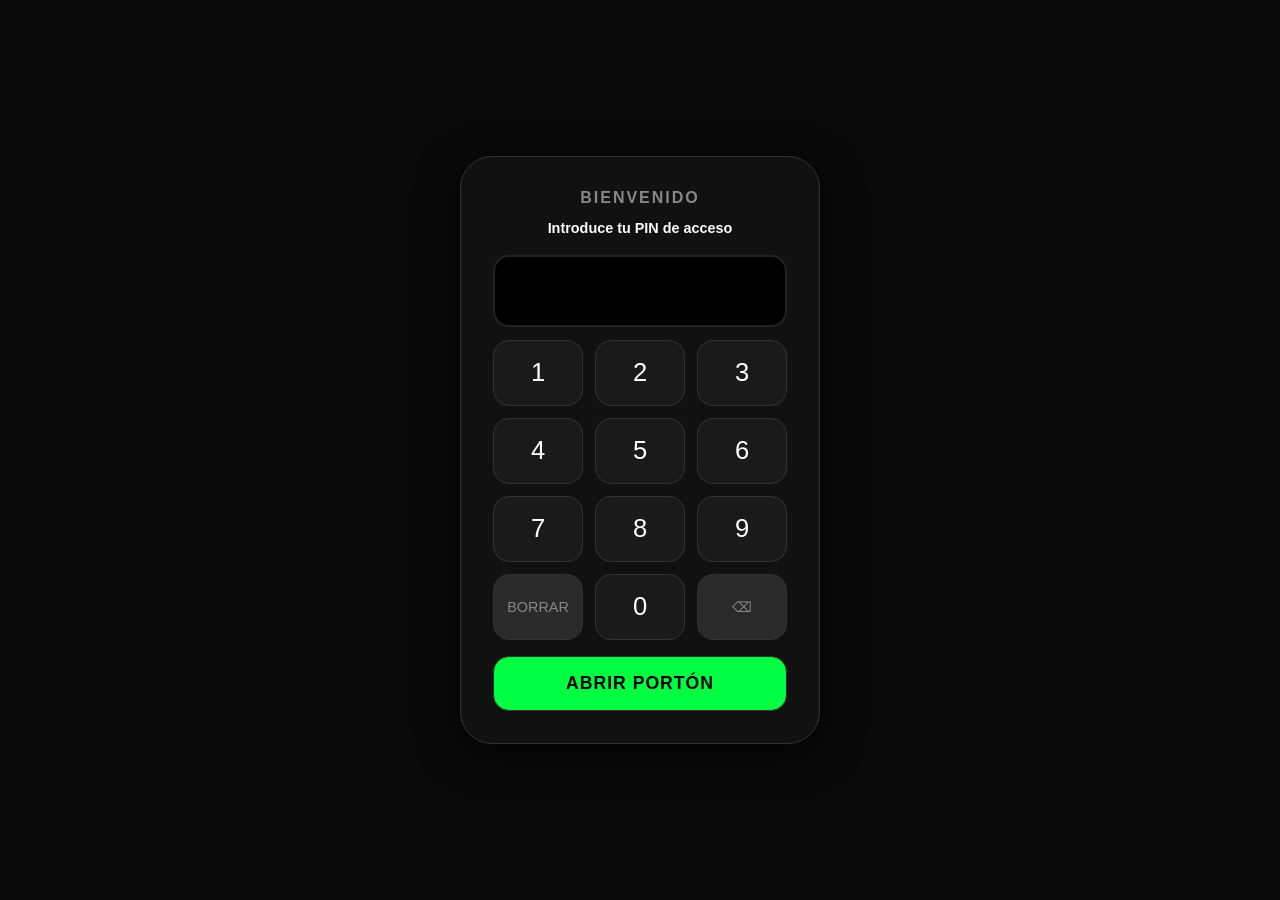
==== index.html @ d5f8fe35 "feat: initial commit" ====
<!DOCTYPE html>
<html lang="es">
<head>
    <meta charset="UTF-8">
    <meta name="viewport" content="width=device-width, initial-scale=1.0, maximum-scale=1.0, user-scalable=no">
    <title>Acceso Invitados - Portón</title>
    <link rel="icon" type="image/png" href="/favicon.png">
    <style>
        :root {
            --primary: #00ff41;
            --danger:  #ff3e3e;
            --warning: #ffaa00;
            --bg:      #0a0a0a;
        }

        *, *::before, *::after { box-sizing: border-box; }

        html, body {
            height: 100%;
            margin: 0;
            overflow: hidden;
        }

        body {
            font-family: 'Segoe UI', Roboto, sans-serif;
            background: var(--bg);
            color: white;
            display: flex;
            justify-content: center;
            align-items: center;
            touch-action: manipulation;
        }

        .card {
            background: #111;
            padding: clamp(1.2rem, 5vw, 2rem);
            border-radius: clamp(1rem, 4vw, 2rem);
            border: 1px solid #333;
            text-align: center;
            width: min(90vw, 360px);
            box-shadow: 0 10px 40px rgba(0,0,0,0.8);
            position: relative;
        }

        h1 {
            font-size: clamp(0.85rem, 3vw, 1rem);
            color: #888;
            letter-spacing: 2px;
            text-transform: uppercase;
            margin: 0 0 0.8rem 0;
        }

        #status-msg {
            min-height: 1.4rem;
            margin-bottom: 0.8rem;
            font-size: clamp(0.75rem, 3vw, 0.9rem);
            font-weight: bold;
            transition: color 0.3s;
        }

        .error   { color: var(--danger);  animation: shake 0.4s; }
        .success { color: var(--primary); }
        .warning { color: var(--warning); }

        /* ── Display PIN ── */
        #display {
            font-size: clamp(2rem, 10vw, 3rem);
            height: clamp(3.5rem, 14vw, 4.5rem);
            background: #000;
            border-radius: clamp(0.6rem, 3vw, 1rem);
            margin-bottom: 0.8rem;
            display: flex;
            justify-content: center;
            align-items: center;
            color: var(--primary);
            letter-spacing: 10px;
            border: 2px solid #222;
        }

        /* ── Numpad ── */
        .numpad {
            display: grid;
            grid-template-columns: repeat(3, 1fr);
            gap: clamp(6px, 2vw, 12px);
        }

        .key {
            background: #1a1a1a;
            border: 1px solid #333;
            color: white;
            padding: clamp(0.8rem, 3.5vw, 1.2rem) 0;
            font-size: clamp(1.2rem, 5vw, 1.6rem);
            border-radius: clamp(0.6rem, 3vw, 1rem);
            cursor: pointer;
            transition: background 0.1s, transform 0.1s;
            -webkit-tap-highlight-color: transparent;
            user-select: none;
            line-height: 1;
        }
        .key:active { background: #333; transform: scale(0.95); }

        .key.send {
            background: var(--primary);
            color: black;
            grid-column: span 3;
            font-weight: 800;
            font-size: clamp(0.9rem, 3.5vw, 1.1rem);
            margin-top: 4px;
            text-transform: uppercase;
            letter-spacing: 1px;
            padding: clamp(0.9rem, 3.5vw, 1.1rem) 0;
        }
        .key.send:disabled { opacity: 0.4; cursor: not-allowed; }

        .key.clear {
            background: #2a2a2a;
            font-size: clamp(0.7rem, 2.5vw, 0.9rem);
            color: #888;
        }

        /* ── Spinner ── */
        .spinner-wrap {
            display: none;
            flex-direction: column;
            align-items: center;
            gap: 1rem;
            padding: 1.5rem 0;
        }

        .spinner {
            width: 48px; height: 48px;
            border: 4px solid #333;
            border-top-color: var(--primary);
            border-radius: 50%;
            animation: spin 0.8s linear infinite;
        }

        .spinner-label {
            font-size: clamp(0.75rem, 3vw, 0.85rem);
            color: #888;
            letter-spacing: 1px;
            text-transform: uppercase;
        }

        @keyframes spin { to { transform: rotate(360deg); } }

        /* ── Animación puerta ── */
        .gate-wrapper {
            width: 140px;
            height: 90px;
            background: radial-gradient(circle, rgba(0,255,65,0.4) 0%, #000 80%);
            border: 2px solid #444;
            border-radius: 8px;
            position: relative;
            overflow: hidden;
            display: flex;
            box-shadow: inset 0 0 20px rgba(0,0,0,0.8);
        }

        .gate-door {
            width: 50%;
            height: 100%;
            background: #222;
            position: absolute;
            top: 0;
            transition: transform 0.1s linear;
            background-image: repeating-linear-gradient(
                0deg,
                transparent,
                transparent 10px,
                #111 10px,
                #111 14px
            );
            border: 1px solid #555;
            z-index: 2;
        }

        .gate-left  { left: 0;  border-right: 2px solid var(--primary); box-shadow:  2px 0 10px rgba(0,0,0,0.8); }
        .gate-right { right: 0; border-left:  2px solid var(--primary); box-shadow: -2px 0 10px rgba(0,0,0,0.8); }

        /* ── Resultado error ── */
        #result-box {
            display: none;
            padding: 1rem 0 0.5rem;
            position: relative;
        }

        .result-icon {
            position: relative;
            width: 80px;
            height: 80px;
            margin: 0 auto 1.2rem;
            display: flex;
            align-items: center;
            justify-content: center;
        }

        /* X roja CSS puro */
        .result-icon.red::before,
        .result-icon.red::after {
            content: '';
            position: absolute;
            width: 100%;
            height: 8px;
            background-color: var(--danger);
            border-radius: 4px;
            box-shadow: 0 0 15px rgba(255,62,62,0.6);
        }
        .result-icon.red::before { transform: rotate(45deg); }
        .result-icon.red::after  { transform: rotate(-45deg); }

        /* Círculo exterior animado */
        .result-icon.red {
            animation: popIn 0.4s cubic-bezier(.36,.07,.19,.97) forwards;
        }
        .result-icon.red::before,
        .result-icon.red::after {
            animation: popIn 0.4s cubic-bezier(.36,.07,.19,.97) forwards;
        }

        /* Icono warning para too_far */
        .result-icon.warn::before,
        .result-icon.warn::after { background-color: var(--warning); box-shadow: 0 0 15px rgba(255,170,0,0.6); }
        .result-icon.warn::before { transform: rotate(45deg); }
        .result-icon.warn::after  { transform: rotate(-45deg); }

        /* Icono gris para timeout/error */
        .result-icon.muted::before,
        .result-icon.muted::after { background-color: #555; box-shadow: none; }
        .result-icon.muted::before { transform: rotate(45deg); }
        .result-icon.muted::after  { transform: rotate(-45deg); }

        .result-title {
            font-size: clamp(1rem, 4vw, 1.2rem);
            font-weight: 800;
            letter-spacing: 1px;
            text-transform: uppercase;
            margin-bottom: 0.3rem;
        }

        .result-sub {
            font-size: clamp(0.8rem, 3vw, 0.9rem);
            color: #aaa;
            margin-bottom: 1.5rem;
        }

        #btn-retry {
            background: #1a1a1a;
            border: 1px solid #444;
            color: #aaa;
            padding: 0.8rem 1.4rem;
            border-radius: 0.6rem;
            font-size: clamp(0.75rem, 2.5vw, 0.85rem);
            cursor: pointer;
            letter-spacing: 1px;
            text-transform: uppercase;
            width: 100%;
            transition: background 0.15s;
            -webkit-tap-highlight-color: transparent;
        }
        #btn-retry:active { background: #333; }

        /* ── Countdown ── */
        #countdown-box {
            display: none;
            padding: 1.5rem 0 0.5rem;
            position: relative;
        }

        .btn-close {
            position: absolute;
            top: -10px; right: -10px;
            background: #1e1e1e;
            border: 1px solid #444;
            color: #888;
            width: 2.5rem; height: 2.5rem;
            border-radius: 50%;
            display: flex;
            align-items: center;
            justify-content: center;
            font-weight: bold;
            cursor: pointer;
            z-index: 10;
            font-size: 1rem;
            -webkit-tap-highlight-color: transparent;
            transition: background 0.15s, color 0.15s;
        }
        .btn-close:active { background: #444; color: white; }

        #seconds {
            font-size: clamp(4rem, 18vw, 7rem);
            font-weight: 900;
            color: var(--primary);
            margin: 0;
            line-height: 1;
        }

        .cd-label-main {
            color: var(--primary);
            font-size: clamp(0.8rem, 3vw, 0.95rem);
            font-weight: 700;
            margin: 0.5rem 0 0.25rem;
            text-transform: uppercase;
        }

        .cd-label-sub {
            color: #555;
            font-size: clamp(0.62rem, 2.3vw, 0.75rem);
            text-transform: uppercase;
            line-height: 1.6;
        }
        .cd-label-sub span { color: #888; font-weight: 700; }

        /* ── Flash overlay ── */
        .explosion {
            position: fixed;
            top: 0; left: 0;
            width: 100vw; height: 100vh;
            background: white;
            opacity: 0;
            pointer-events: none;
            z-index: 999;
        }
        .boom-active { animation: flash 1s ease-out forwards; }

        @keyframes flash {
            0%   { opacity: 0; }
            15%  { opacity: 1; }
            100% { opacity: 0; }
        }
        @keyframes shake {
            0%, 100% { transform: translateX(0); }
            25%      { transform: translateX(-8px); }
            75%      { transform: translateX(8px); }
        }
        @keyframes popIn {
            0%   { transform: scale(0.4); opacity: 0; }
            70%  { transform: scale(1.1); }
            100% { transform: scale(1);   opacity: 1; }
        }
    </style>
</head>
<body>

<div id="explosion" class="explosion"></div>

<div class="card" id="main-card">
    <h1 id="header">BIENVENIDO</h1>
    <div id="status-msg">Introduce tu PIN de acceso</div>

    <!-- PIN -->
    <div id="pin-interface">
        <div id="display"></div>
        <div class="numpad">
            <button class="key" onclick="press(1)">1</button>
            <button class="key" onclick="press(2)">2</button>
            <button class="key" onclick="press(3)">3</button>
            <button class="key" onclick="press(4)">4</button>
            <button class="key" onclick="press(5)">5</button>
            <button class="key" onclick="press(6)">6</button>
            <button class="key" onclick="press(7)">7</button>
            <button class="key" onclick="press(8)">8</button>
            <button class="key" onclick="press(9)">9</button>
            <button class="key clear" onclick="clearPin()">BORRAR</button>
            <button class="key" onclick="press(0)">0</button>
            <button class="key clear" onclick="deleteLast()">⌫</button>
            <button class="key send" id="btn-send" onclick="validate()">ABRIR PORTÓN</button>
        </div>
    </div>

    <!-- Spinner (verificando) -->
    <div id="spinner-box" class="spinner-wrap">
        <div class="spinner"></div>
        <div class="spinner-label" id="spinner-label">VERIFICANDO PIN...</div>
    </div>

    <!-- Animación puerta (apertura) -->
    <div id="door-box" class="spinner-wrap">
        <div class="spinner-label">ABRIENDO PORTÓN...</div>
        <div class="gate-wrapper">
            <div id="gate-left"  class="gate-door gate-left"></div>
            <div id="gate-right" class="gate-door gate-right"></div>
        </div>
        <div class="spinner-label" id="door-percent">0%</div>
    </div>

    <!-- Resultado: acceso denegado / error -->
    <div id="result-box">
        <div class="result-icon" id="result-icon"></div>
        <div class="result-title" id="result-title">ACCESO DENEGADO</div>
        <div class="result-sub"   id="result-sub">PIN Incorrecto</div>
        <button id="btn-retry" onclick="returnToNumpad()">VOLVER AL TECLADO</button>
    </div>

    <!-- Countdown: acceso concedido -->
    <div id="countdown-box">
        <p id="seconds">50</p>
        <p class="cd-label-main">✅ Portón abierto</p>
        <p class="cd-label-sub">
            El portón se cerrará en<br>
            <span id="seconds-inline">50</span> segundos
        </p>
    </div>
</div>

<script>
    const PROXY_URL = "/api";

    let currentPin     = "";
    let isProcessing   = false;
    let countdownTimer = null;
    let gateInterval   = null;

    // ── Teclado ────────────────────────────────────────────────────────────────
    function press(n) {
        if (isProcessing || currentPin.length >= 6) return;
        currentPin += n;
        updateDisplay();
        resetMsg();
    }
    function clearPin()   { currentPin = ""; updateDisplay(); resetMsg(); }
    function deleteLast() { currentPin = currentPin.slice(0, -1); updateDisplay(); resetMsg(); }
    function resetMsg()   { setMsg("Introduce tu PIN de acceso", ""); }
    function updateDisplay() {
        document.getElementById('display').innerText = "•".repeat(currentPin.length);
    }
    function setMsg(text, cls) {
        const el = document.getElementById('status-msg');
        el.innerText = text;
        el.className = cls;
    }

    // ── Paneles ────────────────────────────────────────────────────────────────
    function showOnly(id) {
        ['pin-interface','spinner-box','door-box','result-box','countdown-box']
            .forEach(boxId => {
                const el = document.getElementById(boxId);
                if (boxId !== id) { el.style.display = 'none'; return; }
                // spinner-wrap usa flex, el resto block
                el.style.display = (boxId === 'spinner-box' || boxId === 'door-box') ? 'flex' : 'block';
            });
    }

    // ── Flujo principal ────────────────────────────────────────────────────────
    async function validate() {
        if (currentPin.length < 4 || isProcessing) return;

        isProcessing = true;
        document.getElementById('btn-send').disabled = true;
        setMsg("OBTENIENDO UBICACIÓN...", "");

        navigator.geolocation.getCurrentPosition(
            async (pos) => {
                showOnly('spinner-box');
                setSpinner("ENVIANDO...");
                setMsg("", "");

                let requestId;
                try {
                    const res  = await fetch(`${PROXY_URL}/trigger`, {
                        method:  "POST",
                        headers: { "Content-Type": "application/json" },
                        body: JSON.stringify({
                            pin: currentPin,
                            lat: pos.coords.latitude,
                            lon: pos.coords.longitude,
                        }),
                    });
                    const data = await res.json();
                    if (!res.ok || !data.requestId) { showError("ERROR DE CONEXIÓN", "No se pudo contactar con el servidor"); return; }
                    requestId = data.requestId;
                } catch {
                    showError("ERROR DE CONEXIÓN", "Comprueba tu conexión a internet");
                    return;
                }

                setSpinner("VERIFICANDO PIN...");
                try {
                    const res    = await fetch(`${PROXY_URL}/result/${requestId}`);
                    const result = await res.json();
                    handleResult(result.status);
                } catch {
                    showError("SIN RESPUESTA", "El sistema no respondió a tiempo");
                }
            },
            (err) => {
                if (err.code === 1) setMsg("PERMISO DE GPS DENEGADO", "error");
                else                setMsg("ACTIVA EL GPS", "error");
                resetProcessing();
            },
            { timeout: 8000, maximumAge: 10000 }
        );
    }

    function setSpinner(text) {
        document.getElementById('spinner-label').innerText = text;
    }

    function handleResult(status) {
        switch (status) {
            case "granted":   animarPuerta(); break;
            case "wrong_pin": showError("ACCESO DENEGADO", "PIN incorrecto", "red"); break;
            case "too_far":   showError("DEMASIADO LEJOS", "Debes estar cerca del portón", "warn"); break;
            case "timeout":   showError("SIN RESPUESTA", "El sistema tardó demasiado en responder", "muted"); break;
            default:          showError("ERROR", "Inténtalo de nuevo", "muted");
        }
    }

    // ── Animación puerta ───────────────────────────────────────────────────────
    function animarPuerta() {
        showOnly('door-box');
        document.getElementById('header').innerText = "PROCESANDO";
        setMsg("", "");

        let progress = 0;
        const gateLeft   = document.getElementById('gate-left');
        const gateRight  = document.getElementById('gate-right');
        const percentText = document.getElementById('door-percent');

        gateLeft.style.transform  = 'translateX(0%)';
        gateRight.style.transform = 'translateX(0%)';
        percentText.innerText = "0%";

        gateInterval = setInterval(() => {
            progress++;
            gateLeft.style.transform  = `translateX(-${progress}%)`;
            gateRight.style.transform = `translateX(${progress}%)`;
            percentText.innerText = progress + "%";

            if (progress >= 100) {
                clearInterval(gateInterval);
                gateInterval = null;
                setTimeout(() => iniciarCuentaAtras(), 400);
            }
        }, 100); // 25ms × 100 = 2.5 s de animación
    }

    // ── Error ──────────────────────────────────────────────────────────────────
    function showError(title, sub, iconClass = "red") {
        document.getElementById('header').innerText       = title === "ACCESO DENEGADO" ? "ACCESO DENEGADO" : "ERROR";
        document.getElementById('result-title').innerText = title;
        document.getElementById('result-title').style.color = iconClass === "red"  ? "var(--danger)"  :
                                                               iconClass === "warn" ? "var(--warning)" : "#555";
        document.getElementById('result-sub').innerText   = sub;

        // Reinicia animación del icono
        const icon = document.getElementById('result-icon');
        icon.className = 'result-icon';
        void icon.offsetWidth;
        icon.className = `result-icon ${iconClass}`;

        showOnly('result-box');
        setMsg("", "");
        // isProcessing queda true — el usuario debe pulsar "Volver al teclado"
    }

    // ── Countdown ─────────────────────────────────────────────────────────────
    function iniciarCuentaAtras() {
        document.getElementById('header').innerText = "ACCESO CONCEDIDO";
        setMsg("PORTÓN ABIERTO", "success");
        showOnly('countdown-box');

        const cd       = document.getElementById('seconds');
        const cdInline = document.getElementById('seconds-inline');
        let seconds    = 50;
        cd.innerText = cdInline.innerText = seconds;

        countdownTimer = setInterval(() => {
            seconds--;
            cd.innerText = cdInline.innerText = seconds;
            if (seconds <= 0) {
                clearInterval(countdownTimer);
                countdownTimer = null;
                document.getElementById('explosion').classList.add('boom-active');
                setTimeout(() => returnToNumpad(), 1200);
            }
        }, 1000);
    }

    // ── Volver al numpad ───────────────────────────────────────────────────────
    function returnToNumpad() {
        if (countdownTimer) { clearInterval(countdownTimer); countdownTimer = null; }
        if (gateInterval)   { clearInterval(gateInterval);   gateInterval = null; }

        document.getElementById('explosion').classList.remove('boom-active');
        document.getElementById('gate-left').style.transform  = 'translateX(0%)';
        document.getElementById('gate-right').style.transform = 'translateX(0%)';
        document.getElementById('door-percent').innerText = "0%";

        currentPin = "";
        document.getElementById('header').innerText = "BIENVENIDO";
        resetProcessing();
        showOnly('pin-interface');
        updateDisplay();
        resetMsg();
    }

    function resetProcessing() {
        isProcessing = false;
        document.getElementById('btn-send').disabled = false;
    }
</script>
</body>
</html>
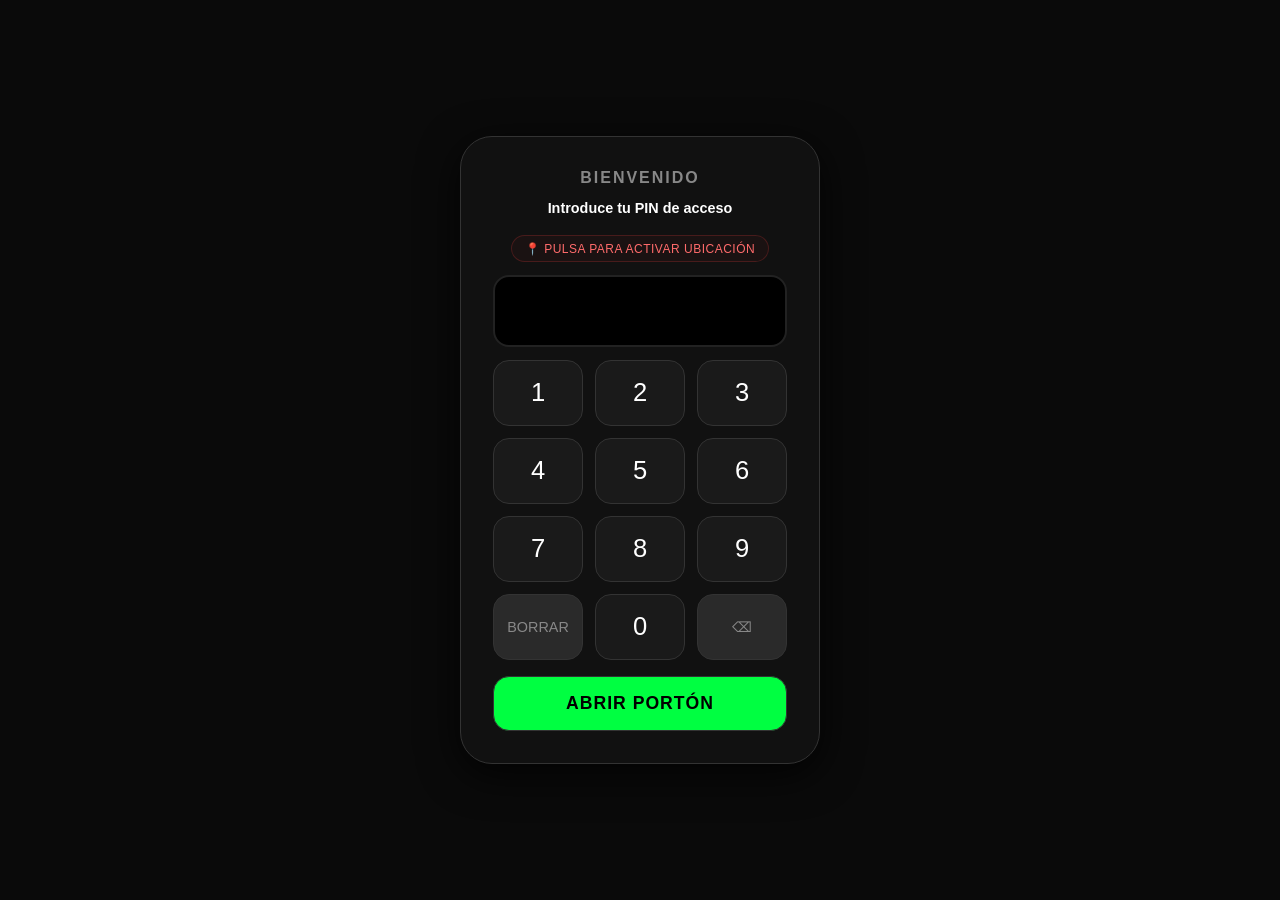
==== commit e234518f: "feat: split index.html" ====
--- a/index.html
+++ b/index.html
@@ -5,340 +5,7 @@
     <meta name="viewport" content="width=device-width, initial-scale=1.0, maximum-scale=1.0, user-scalable=no">
     <title>Acceso Invitados - Portón</title>
     <link rel="icon" type="image/png" href="/favicon.png">
-    <style>
-        :root {
-            --primary: #00ff41;
-            --danger:  #ff3e3e;
-            --warning: #ffaa00;
-            --bg:      #0a0a0a;
-        }
-
-        *, *::before, *::after { box-sizing: border-box; }
-
-        html, body {
-            height: 100%;
-            margin: 0;
-            overflow: hidden;
-        }
-
-        body {
-            font-family: 'Segoe UI', Roboto, sans-serif;
-            background: var(--bg);
-            color: white;
-            display: flex;
-            justify-content: center;
-            align-items: center;
-            touch-action: manipulation;
-        }
-
-        .card {
-            background: #111;
-            padding: clamp(1.2rem, 5vw, 2rem);
-            border-radius: clamp(1rem, 4vw, 2rem);
-            border: 1px solid #333;
-            text-align: center;
-            width: min(90vw, 360px);
-            box-shadow: 0 10px 40px rgba(0,0,0,0.8);
-            position: relative;
-        }
-
-        h1 {
-            font-size: clamp(0.85rem, 3vw, 1rem);
-            color: #888;
-            letter-spacing: 2px;
-            text-transform: uppercase;
-            margin: 0 0 0.8rem 0;
-        }
-
-        #status-msg {
-            min-height: 1.4rem;
-            margin-bottom: 0.8rem;
-            font-size: clamp(0.75rem, 3vw, 0.9rem);
-            font-weight: bold;
-            transition: color 0.3s;
-        }
-
-        .error   { color: var(--danger);  animation: shake 0.4s; }
-        .success { color: var(--primary); }
-        .warning { color: var(--warning); }
-
-        /* ── Display PIN ── */
-        #display {
-            font-size: clamp(2rem, 10vw, 3rem);
-            height: clamp(3.5rem, 14vw, 4.5rem);
-            background: #000;
-            border-radius: clamp(0.6rem, 3vw, 1rem);
-            margin-bottom: 0.8rem;
-            display: flex;
-            justify-content: center;
-            align-items: center;
-            color: var(--primary);
-            letter-spacing: 10px;
-            border: 2px solid #222;
-        }
-
-        /* ── Numpad ── */
-        .numpad {
-            display: grid;
-            grid-template-columns: repeat(3, 1fr);
-            gap: clamp(6px, 2vw, 12px);
-        }
-
-        .key {
-            background: #1a1a1a;
-            border: 1px solid #333;
-            color: white;
-            padding: clamp(0.8rem, 3.5vw, 1.2rem) 0;
-            font-size: clamp(1.2rem, 5vw, 1.6rem);
-            border-radius: clamp(0.6rem, 3vw, 1rem);
-            cursor: pointer;
-            transition: background 0.1s, transform 0.1s;
-            -webkit-tap-highlight-color: transparent;
-            user-select: none;
-            line-height: 1;
-        }
-        .key:active { background: #333; transform: scale(0.95); }
-
-        .key.send {
-            background: var(--primary);
-            color: black;
-            grid-column: span 3;
-            font-weight: 800;
-            font-size: clamp(0.9rem, 3.5vw, 1.1rem);
-            margin-top: 4px;
-            text-transform: uppercase;
-            letter-spacing: 1px;
-            padding: clamp(0.9rem, 3.5vw, 1.1rem) 0;
-        }
-        .key.send:disabled { opacity: 0.4; cursor: not-allowed; }
-
-        .key.clear {
-            background: #2a2a2a;
-            font-size: clamp(0.7rem, 2.5vw, 0.9rem);
-            color: #888;
-        }
-
-        /* ── Spinner ── */
-        .spinner-wrap {
-            display: none;
-            flex-direction: column;
-            align-items: center;
-            gap: 1rem;
-            padding: 1.5rem 0;
-        }
-
-        .spinner {
-            width: 48px; height: 48px;
-            border: 4px solid #333;
-            border-top-color: var(--primary);
-            border-radius: 50%;
-            animation: spin 0.8s linear infinite;
-        }
-
-        .spinner-label {
-            font-size: clamp(0.75rem, 3vw, 0.85rem);
-            color: #888;
-            letter-spacing: 1px;
-            text-transform: uppercase;
-        }
-
-        @keyframes spin { to { transform: rotate(360deg); } }
-
-        /* ── Animación puerta ── */
-        .gate-wrapper {
-            width: 140px;
-            height: 90px;
-            background: radial-gradient(circle, rgba(0,255,65,0.4) 0%, #000 80%);
-            border: 2px solid #444;
-            border-radius: 8px;
-            position: relative;
-            overflow: hidden;
-            display: flex;
-            box-shadow: inset 0 0 20px rgba(0,0,0,0.8);
-        }
-
-        .gate-door {
-            width: 50%;
-            height: 100%;
-            background: #222;
-            position: absolute;
-            top: 0;
-            transition: transform 0.1s linear;
-            background-image: repeating-linear-gradient(
-                0deg,
-                transparent,
-                transparent 10px,
-                #111 10px,
-                #111 14px
-            );
-            border: 1px solid #555;
-            z-index: 2;
-        }
-
-        .gate-left  { left: 0;  border-right: 2px solid var(--primary); box-shadow:  2px 0 10px rgba(0,0,0,0.8); }
-        .gate-right { right: 0; border-left:  2px solid var(--primary); box-shadow: -2px 0 10px rgba(0,0,0,0.8); }
-
-        /* ── Resultado error ── */
-        #result-box {
-            display: none;
-            padding: 1rem 0 0.5rem;
-            position: relative;
-        }
-
-        .result-icon {
-            position: relative;
-            width: 80px;
-            height: 80px;
-            margin: 0 auto 1.2rem;
-            display: flex;
-            align-items: center;
-            justify-content: center;
-        }
-
-        /* X roja CSS puro */
-        .result-icon.red::before,
-        .result-icon.red::after {
-            content: '';
-            position: absolute;
-            width: 100%;
-            height: 8px;
-            background-color: var(--danger);
-            border-radius: 4px;
-            box-shadow: 0 0 15px rgba(255,62,62,0.6);
-        }
-        .result-icon.red::before { transform: rotate(45deg); }
-        .result-icon.red::after  { transform: rotate(-45deg); }
-
-        /* Círculo exterior animado */
-        .result-icon.red {
-            animation: popIn 0.4s cubic-bezier(.36,.07,.19,.97) forwards;
-        }
-        .result-icon.red::before,
-        .result-icon.red::after {
-            animation: popIn 0.4s cubic-bezier(.36,.07,.19,.97) forwards;
-        }
-
-        /* Icono warning para too_far */
-        .result-icon.warn::before,
-        .result-icon.warn::after { background-color: var(--warning); box-shadow: 0 0 15px rgba(255,170,0,0.6); }
-        .result-icon.warn::before { transform: rotate(45deg); }
-        .result-icon.warn::after  { transform: rotate(-45deg); }
-
-        /* Icono gris para timeout/error */
-        .result-icon.muted::before,
-        .result-icon.muted::after { background-color: #555; box-shadow: none; }
-        .result-icon.muted::before { transform: rotate(45deg); }
-        .result-icon.muted::after  { transform: rotate(-45deg); }
-
-        .result-title {
-            font-size: clamp(1rem, 4vw, 1.2rem);
-            font-weight: 800;
-            letter-spacing: 1px;
-            text-transform: uppercase;
-            margin-bottom: 0.3rem;
-        }
-
-        .result-sub {
-            font-size: clamp(0.8rem, 3vw, 0.9rem);
-            color: #aaa;
-            margin-bottom: 1.5rem;
-        }
-
-        #btn-retry {
-            background: #1a1a1a;
-            border: 1px solid #444;
-            color: #aaa;
-            padding: 0.8rem 1.4rem;
-            border-radius: 0.6rem;
-            font-size: clamp(0.75rem, 2.5vw, 0.85rem);
-            cursor: pointer;
-            letter-spacing: 1px;
-            text-transform: uppercase;
-            width: 100%;
-            transition: background 0.15s;
-            -webkit-tap-highlight-color: transparent;
-        }
-        #btn-retry:active { background: #333; }
-
-        /* ── Countdown ── */
-        #countdown-box {
-            display: none;
-            padding: 1.5rem 0 0.5rem;
-            position: relative;
-        }
-
-        .btn-close {
-            position: absolute;
-            top: -10px; right: -10px;
-            background: #1e1e1e;
-            border: 1px solid #444;
-            color: #888;
-            width: 2.5rem; height: 2.5rem;
-            border-radius: 50%;
-            display: flex;
-            align-items: center;
-            justify-content: center;
-            font-weight: bold;
-            cursor: pointer;
-            z-index: 10;
-            font-size: 1rem;
-            -webkit-tap-highlight-color: transparent;
-            transition: background 0.15s, color 0.15s;
-        }
-        .btn-close:active { background: #444; color: white; }
-
-        #seconds {
-            font-size: clamp(4rem, 18vw, 7rem);
-            font-weight: 900;
-            color: var(--primary);
-            margin: 0;
-            line-height: 1;
-        }
-
-        .cd-label-main {
-            color: var(--primary);
-            font-size: clamp(0.8rem, 3vw, 0.95rem);
-            font-weight: 700;
-            margin: 0.5rem 0 0.25rem;
-            text-transform: uppercase;
-        }
-
-        .cd-label-sub {
-            color: #555;
-            font-size: clamp(0.62rem, 2.3vw, 0.75rem);
-            text-transform: uppercase;
-            line-height: 1.6;
-        }
-        .cd-label-sub span { color: #888; font-weight: 700; }
-
-        /* ── Flash overlay ── */
-        .explosion {
-            position: fixed;
-            top: 0; left: 0;
-            width: 100vw; height: 100vh;
-            background: white;
-            opacity: 0;
-            pointer-events: none;
-            z-index: 999;
-        }
-        .boom-active { animation: flash 1s ease-out forwards; }
-
-        @keyframes flash {
-            0%   { opacity: 0; }
-            15%  { opacity: 1; }
-            100% { opacity: 0; }
-        }
-        @keyframes shake {
-            0%, 100% { transform: translateX(0); }
-            25%      { transform: translateX(-8px); }
-            75%      { transform: translateX(8px); }
-        }
-        @keyframes popIn {
-            0%   { transform: scale(0.4); opacity: 0; }
-            70%  { transform: scale(1.1); }
-            100% { transform: scale(1);   opacity: 1; }
-        }
-    </style>
+    <link rel="stylesheet" href="/styles.css">
 </head>
 <body>
 
@@ -350,7 +17,13 @@
 
     <!-- PIN -->
     <div id="pin-interface">
+        <!-- Indicador GPS -->
+        <div id="gps-indicator" class="gps-indicator checking" onclick="requestGPS()">
+            ⏳ Comprobando ubicación...
+        </div>
+
         <div id="display"></div>
+
         <div class="numpad">
             <button class="key" onclick="press(1)">1</button>
             <button class="key" onclick="press(2)">2</button>
@@ -374,10 +47,10 @@
         <div class="spinner-label" id="spinner-label">VERIFICANDO PIN...</div>
     </div>
 
-    <!-- Animación puerta (apertura) -->
+    <!-- Animación puerta (apertura y cierre) -->
     <div id="door-box" class="spinner-wrap">
-        <div class="spinner-label">ABRIENDO PORTÓN...</div>
-        <div class="gate-wrapper">
+        <div class="spinner-label" id="door-label">ABRIENDO PORTÓN...</div>
+        <div class="gate-wrapper" id="gate-wrapper">
             <div id="gate-left"  class="gate-door gate-left"></div>
             <div id="gate-right" class="gate-door gate-right"></div>
         </div>
@@ -394,6 +67,7 @@
 
     <!-- Countdown: acceso concedido -->
     <div id="countdown-box">
+        <button class="btn-close" onclick="returnToNumpad()" title="Volver">✕</button>
         <p id="seconds">50</p>
         <p class="cd-label-main">✅ Portón abierto</p>
         <p class="cd-label-sub">
@@ -403,202 +77,6 @@
     </div>
 </div>
 
-<script>
-    const PROXY_URL = "/api";
-
-    let currentPin     = "";
-    let isProcessing   = false;
-    let countdownTimer = null;
-    let gateInterval   = null;
-
-    // ── Teclado ────────────────────────────────────────────────────────────────
-    function press(n) {
-        if (isProcessing || currentPin.length >= 6) return;
-        currentPin += n;
-        updateDisplay();
-        resetMsg();
-    }
-    function clearPin()   { currentPin = ""; updateDisplay(); resetMsg(); }
-    function deleteLast() { currentPin = currentPin.slice(0, -1); updateDisplay(); resetMsg(); }
-    function resetMsg()   { setMsg("Introduce tu PIN de acceso", ""); }
-    function updateDisplay() {
-        document.getElementById('display').innerText = "•".repeat(currentPin.length);
-    }
-    function setMsg(text, cls) {
-        const el = document.getElementById('status-msg');
-        el.innerText = text;
-        el.className = cls;
-    }
-
-    // ── Paneles ────────────────────────────────────────────────────────────────
-    function showOnly(id) {
-        ['pin-interface','spinner-box','door-box','result-box','countdown-box']
-            .forEach(boxId => {
-                const el = document.getElementById(boxId);
-                if (boxId !== id) { el.style.display = 'none'; return; }
-                // spinner-wrap usa flex, el resto block
-                el.style.display = (boxId === 'spinner-box' || boxId === 'door-box') ? 'flex' : 'block';
-            });
-    }
-
-    // ── Flujo principal ────────────────────────────────────────────────────────
-    async function validate() {
-        if (currentPin.length < 4 || isProcessing) return;
-
-        isProcessing = true;
-        document.getElementById('btn-send').disabled = true;
-        setMsg("OBTENIENDO UBICACIÓN...", "");
-
-        navigator.geolocation.getCurrentPosition(
-            async (pos) => {
-                showOnly('spinner-box');
-                setSpinner("ENVIANDO...");
-                setMsg("", "");
-
-                let requestId;
-                try {
-                    const res  = await fetch(`${PROXY_URL}/trigger`, {
-                        method:  "POST",
-                        headers: { "Content-Type": "application/json" },
-                        body: JSON.stringify({
-                            pin: currentPin,
-                            lat: pos.coords.latitude,
-                            lon: pos.coords.longitude,
-                        }),
-                    });
-                    const data = await res.json();
-                    if (!res.ok || !data.requestId) { showError("ERROR DE CONEXIÓN", "No se pudo contactar con el servidor"); return; }
-                    requestId = data.requestId;
-                } catch {
-                    showError("ERROR DE CONEXIÓN", "Comprueba tu conexión a internet");
-                    return;
-                }
-
-                setSpinner("VERIFICANDO PIN...");
-                try {
-                    const res    = await fetch(`${PROXY_URL}/result/${requestId}`);
-                    const result = await res.json();
-                    handleResult(result.status);
-                } catch {
-                    showError("SIN RESPUESTA", "El sistema no respondió a tiempo");
-                }
-            },
-            (err) => {
-                if (err.code === 1) setMsg("PERMISO DE GPS DENEGADO", "error");
-                else                setMsg("ACTIVA EL GPS", "error");
-                resetProcessing();
-            },
-            { timeout: 8000, maximumAge: 10000 }
-        );
-    }
-
-    function setSpinner(text) {
-        document.getElementById('spinner-label').innerText = text;
-    }
-
-    function handleResult(status) {
-        switch (status) {
-            case "granted":   animarPuerta(); break;
-            case "wrong_pin": showError("ACCESO DENEGADO", "PIN incorrecto", "red"); break;
-            case "too_far":   showError("DEMASIADO LEJOS", "Debes estar cerca del portón", "warn"); break;
-            case "timeout":   showError("SIN RESPUESTA", "El sistema tardó demasiado en responder", "muted"); break;
-            default:          showError("ERROR", "Inténtalo de nuevo", "muted");
-        }
-    }
-
-    // ── Animación puerta ───────────────────────────────────────────────────────
-    function animarPuerta() {
-        showOnly('door-box');
-        document.getElementById('header').innerText = "PROCESANDO";
-        setMsg("", "");
-
-        let progress = 0;
-        const gateLeft   = document.getElementById('gate-left');
-        const gateRight  = document.getElementById('gate-right');
-        const percentText = document.getElementById('door-percent');
-
-        gateLeft.style.transform  = 'translateX(0%)';
-        gateRight.style.transform = 'translateX(0%)';
-        percentText.innerText = "0%";
-
-        gateInterval = setInterval(() => {
-            progress++;
-            gateLeft.style.transform  = `translateX(-${progress}%)`;
-            gateRight.style.transform = `translateX(${progress}%)`;
-            percentText.innerText = progress + "%";
-
-            if (progress >= 100) {
-                clearInterval(gateInterval);
-                gateInterval = null;
-                setTimeout(() => iniciarCuentaAtras(), 400);
-            }
-        }, 100); // 25ms × 100 = 2.5 s de animación
-    }
-
-    // ── Error ──────────────────────────────────────────────────────────────────
-    function showError(title, sub, iconClass = "red") {
-        document.getElementById('header').innerText       = title === "ACCESO DENEGADO" ? "ACCESO DENEGADO" : "ERROR";
-        document.getElementById('result-title').innerText = title;
-        document.getElementById('result-title').style.color = iconClass === "red"  ? "var(--danger)"  :
-                                                               iconClass === "warn" ? "var(--warning)" : "#555";
-        document.getElementById('result-sub').innerText   = sub;
-
-        // Reinicia animación del icono
-        const icon = document.getElementById('result-icon');
-        icon.className = 'result-icon';
-        void icon.offsetWidth;
-        icon.className = `result-icon ${iconClass}`;
-
-        showOnly('result-box');
-        setMsg("", "");
-        // isProcessing queda true — el usuario debe pulsar "Volver al teclado"
-    }
-
-    // ── Countdown ─────────────────────────────────────────────────────────────
-    function iniciarCuentaAtras() {
-        document.getElementById('header').innerText = "ACCESO CONCEDIDO";
-        setMsg("PORTÓN ABIERTO", "success");
-        showOnly('countdown-box');
-
-        const cd       = document.getElementById('seconds');
-        const cdInline = document.getElementById('seconds-inline');
-        let seconds    = 50;
-        cd.innerText = cdInline.innerText = seconds;
-
-        countdownTimer = setInterval(() => {
-            seconds--;
-            cd.innerText = cdInline.innerText = seconds;
-            if (seconds <= 0) {
-                clearInterval(countdownTimer);
-                countdownTimer = null;
-                document.getElementById('explosion').classList.add('boom-active');
-                setTimeout(() => returnToNumpad(), 1200);
-            }
-        }, 1000);
-    }
-
-    // ── Volver al numpad ───────────────────────────────────────────────────────
-    function returnToNumpad() {
-        if (countdownTimer) { clearInterval(countdownTimer); countdownTimer = null; }
-        if (gateInterval)   { clearInterval(gateInterval);   gateInterval = null; }
-
-        document.getElementById('explosion').classList.remove('boom-active');
-        document.getElementById('gate-left').style.transform  = 'translateX(0%)';
-        document.getElementById('gate-right').style.transform = 'translateX(0%)';
-        document.getElementById('door-percent').innerText = "0%";
-
-        currentPin = "";
-        document.getElementById('header').innerText = "BIENVENIDO";
-        resetProcessing();
-        showOnly('pin-interface');
-        updateDisplay();
-        resetMsg();
-    }
-
-    function resetProcessing() {
-        isProcessing = false;
-        document.getElementById('btn-send').disabled = false;
-    }
-</script>
+<script src="/app.js"></script>
 </body>
 </html>
--- a/styles.css
+++ b/styles.css
@@ -0,0 +1,384 @@
+/* ── Variables ── */
+:root {
+    --primary: #00ff41;
+    --danger:  #ff3e3e;
+    --warning: #ffaa00;
+    --bg:      #0a0a0a;
+}
+
+*, *::before, *::after { box-sizing: border-box; }
+
+html, body {
+    height: 100%;
+    margin: 0;
+    overflow: hidden;
+}
+
+body {
+    font-family: 'Segoe UI', Roboto, sans-serif;
+    background: var(--bg);
+    color: white;
+    display: flex;
+    justify-content: center;
+    align-items: center;
+    touch-action: manipulation;
+}
+
+/* ── Card ── */
+.card {
+    background: #111;
+    padding: clamp(1.2rem, 5vw, 2rem);
+    border-radius: clamp(1rem, 4vw, 2rem);
+    border: 1px solid #333;
+    text-align: center;
+    width: min(90vw, 360px);
+    box-shadow: 0 10px 40px rgba(0,0,0,0.8);
+    position: relative;
+}
+
+h1 {
+    font-size: clamp(0.85rem, 3vw, 1rem);
+    color: #888;
+    letter-spacing: 2px;
+    text-transform: uppercase;
+    margin: 0 0 0.8rem 0;
+}
+
+#status-msg {
+    min-height: 1.4rem;
+    margin-bottom: 0.8rem;
+    font-size: clamp(0.75rem, 3vw, 0.9rem);
+    font-weight: bold;
+    transition: color 0.3s;
+}
+
+.error   { color: var(--danger);  animation: shake 0.4s; }
+.success { color: var(--primary); }
+.warning { color: var(--warning); }
+
+/* ── GPS indicator ── */
+#gps-indicator {
+    display: flex;
+    align-items: center;
+    justify-content: center;
+    gap: 0.4rem;
+    margin-bottom: 0.8rem;
+    font-size: clamp(0.65rem, 2.5vw, 0.75rem);
+    letter-spacing: 0.5px;
+    text-transform: uppercase;
+    cursor: pointer;
+    padding: 0.35rem 0.8rem;
+    border-radius: 2rem;
+    border: 1px solid #222;
+    background: #0d0d0d;
+    transition: border-color 0.2s, background 0.2s;
+    width: fit-content;
+    margin-left: auto;
+    margin-right: auto;
+    -webkit-tap-highlight-color: transparent;
+}
+
+#gps-indicator.active {
+    border-color: #00ff4133;
+    background: #00ff410a;
+    color: var(--primary);
+    cursor: default;
+}
+
+#gps-indicator.inactive {
+    border-color: #ff3e3e33;
+    background: #ff3e3e0a;
+    color: #ff6b6b;
+}
+
+#gps-indicator.checking {
+    border-color: #ffaa0033;
+    color: #ffaa00;
+    animation: pulse 1.2s ease-in-out infinite;
+}
+
+@keyframes pulse {
+    0%, 100% { opacity: 1; }
+    50%       { opacity: 0.5; }
+}
+
+/* ── Display PIN ── */
+#display {
+    font-size: clamp(2rem, 10vw, 3rem);
+    height: clamp(3.5rem, 14vw, 4.5rem);
+    background: #000;
+    border-radius: clamp(0.6rem, 3vw, 1rem);
+    margin-bottom: 0.8rem;
+    display: flex;
+    justify-content: center;
+    align-items: center;
+    color: var(--primary);
+    letter-spacing: 10px;
+    border: 2px solid #222;
+}
+
+/* ── Numpad ── */
+.numpad {
+    display: grid;
+    grid-template-columns: repeat(3, 1fr);
+    gap: clamp(6px, 2vw, 12px);
+}
+
+.key {
+    background: #1a1a1a;
+    border: 1px solid #333;
+    color: white;
+    padding: clamp(0.8rem, 3.5vw, 1.2rem) 0;
+    font-size: clamp(1.2rem, 5vw, 1.6rem);
+    border-radius: clamp(0.6rem, 3vw, 1rem);
+    cursor: pointer;
+    transition: background 0.1s, transform 0.1s;
+    -webkit-tap-highlight-color: transparent;
+    user-select: none;
+    line-height: 1;
+}
+.key:active { background: #333; transform: scale(0.95); }
+
+.key.send {
+    background: var(--primary);
+    color: black;
+    grid-column: span 3;
+    font-weight: 800;
+    font-size: clamp(0.9rem, 3.5vw, 1.1rem);
+    margin-top: 4px;
+    text-transform: uppercase;
+    letter-spacing: 1px;
+    padding: clamp(0.9rem, 3.5vw, 1.1rem) 0;
+}
+.key.send:disabled { opacity: 0.4; cursor: not-allowed; }
+
+.key.clear {
+    background: #2a2a2a;
+    font-size: clamp(0.7rem, 2.5vw, 0.9rem);
+    color: #888;
+}
+
+/* ── Spinner ── */
+.spinner-wrap {
+    display: none;
+    flex-direction: column;
+    align-items: center;
+    gap: 1rem;
+    padding: 1.5rem 0;
+}
+
+.spinner {
+    width: 48px; height: 48px;
+    border: 4px solid #333;
+    border-top-color: var(--primary);
+    border-radius: 50%;
+    animation: spin 0.8s linear infinite;
+}
+
+.spinner-label {
+    font-size: clamp(0.75rem, 3vw, 0.85rem);
+    color: #888;
+    letter-spacing: 1px;
+    text-transform: uppercase;
+}
+
+@keyframes spin { to { transform: rotate(360deg); } }
+
+/* ── Animación puerta ── */
+.gate-wrapper {
+    width: 140px;
+    height: 90px;
+    background: radial-gradient(circle, rgba(0,255,65,0.4) 0%, #000 80%);
+    border: 2px solid #444;
+    border-radius: 8px;
+    position: relative;
+    overflow: hidden;
+    display: flex;
+    box-shadow: inset 0 0 20px rgba(0,0,0,0.8);
+}
+
+.gate-door {
+    width: 50%;
+    height: 100%;
+    background: #222;
+    position: absolute;
+    top: 0;
+    transition: transform 0.1s linear;
+    background-image: repeating-linear-gradient(
+        0deg,
+        transparent,
+        transparent 10px,
+        #111 10px,
+        #111 14px
+    );
+    border: 1px solid #555;
+    z-index: 2;
+}
+
+.gate-left  { left: 0;  border-right: 2px solid var(--primary); box-shadow:  2px 0 10px rgba(0,0,0,0.8); }
+.gate-right { right: 0; border-left:  2px solid var(--primary); box-shadow: -2px 0 10px rgba(0,0,0,0.8); }
+
+/* ── Resultado error ── */
+#result-box {
+    display: none;
+    padding: 1rem 0 0.5rem;
+    position: relative;
+}
+
+.result-icon {
+    position: relative;
+    width: 80px;
+    height: 80px;
+    margin: 0 auto 1.2rem;
+    display: flex;
+    align-items: center;
+    justify-content: center;
+}
+
+/* X en CSS puro — dos líneas diagonales */
+.result-icon.red::before,
+.result-icon.red::after,
+.result-icon.warn::before,
+.result-icon.warn::after,
+.result-icon.muted::before,
+.result-icon.muted::after {
+    content: '';
+    position: absolute;
+    width: 70%;
+    height: 8px;
+    border-radius: 4px;
+    top: 50%;
+    left: 15%;
+    transform-origin: center;
+}
+
+.result-icon.red::before  { background: var(--danger);  box-shadow: 0 0 15px rgba(255,62,62,0.6);   transform: translateY(-50%) rotate(45deg); }
+.result-icon.red::after   { background: var(--danger);  box-shadow: 0 0 15px rgba(255,62,62,0.6);   transform: translateY(-50%) rotate(-45deg); }
+.result-icon.warn::before { background: var(--warning); box-shadow: 0 0 15px rgba(255,170,0,0.6);   transform: translateY(-50%) rotate(45deg); }
+.result-icon.warn::after  { background: var(--warning); box-shadow: 0 0 15px rgba(255,170,0,0.6);   transform: translateY(-50%) rotate(-45deg); }
+.result-icon.muted::before { background: #555; box-shadow: none; transform: translateY(-50%) rotate(45deg); }
+.result-icon.muted::after  { background: #555; box-shadow: none; transform: translateY(-50%) rotate(-45deg); }
+
+/* Círculo de fondo del icono */
+.result-icon.red   { background: #1a0000; border: 2px solid #ff3e3e55; border-radius: 50%; animation: popIn 0.4s cubic-bezier(.36,.07,.19,.97) forwards; }
+.result-icon.warn  { background: #1a1400; border: 2px solid #ffaa0055; border-radius: 50%; animation: popIn 0.4s cubic-bezier(.36,.07,.19,.97) forwards; }
+.result-icon.muted { background: #111;    border: 2px solid #33333355; border-radius: 50%; animation: popIn 0.4s cubic-bezier(.36,.07,.19,.97) forwards; }
+
+.result-title {
+    font-size: clamp(1rem, 4vw, 1.2rem);
+    font-weight: 800;
+    letter-spacing: 1px;
+    text-transform: uppercase;
+    margin-bottom: 0.3rem;
+}
+
+.result-sub {
+    font-size: clamp(0.8rem, 3vw, 0.9rem);
+    color: #aaa;
+    margin-bottom: 1.5rem;
+}
+
+#btn-retry {
+    background: #1a1a1a;
+    border: 1px solid #444;
+    color: #aaa;
+    padding: 0.8rem 1.4rem;
+    border-radius: 0.6rem;
+    font-size: clamp(0.75rem, 2.5vw, 0.85rem);
+    cursor: pointer;
+    letter-spacing: 1px;
+    text-transform: uppercase;
+    width: 100%;
+    transition: background 0.15s;
+    -webkit-tap-highlight-color: transparent;
+}
+#btn-retry:active { background: #333; }
+
+/* ── Countdown ── */
+#countdown-box {
+    display: none;
+    padding: 1.5rem 0 0.5rem;
+    position: relative;
+}
+
+.btn-close {
+    position: absolute;
+    top: -10px; right: -10px;
+    background: #1e1e1e;
+    border: 1px solid #444;
+    color: #888;
+    width: 2.5rem; height: 2.5rem;
+    border-radius: 50%;
+    display: flex;
+    align-items: center;
+    justify-content: center;
+    font-weight: bold;
+    cursor: pointer;
+    z-index: 10;
+    font-size: 1rem;
+    -webkit-tap-highlight-color: transparent;
+    transition: background 0.15s, color 0.15s;
+}
+.btn-close:active { background: #444; color: white; }
+
+#seconds {
+    font-size: clamp(4rem, 18vw, 7rem);
+    font-weight: 900;
+    color: var(--primary);
+    margin: 0;
+    line-height: 1;
+}
+
+.cd-label-main {
+    color: var(--primary);
+    font-size: clamp(0.8rem, 3vw, 0.95rem);
+    font-weight: 700;
+    margin: 0.5rem 0 0.25rem;
+    text-transform: uppercase;
+}
+
+.cd-label-sub {
+    color: #555;
+    font-size: clamp(0.62rem, 2.3vw, 0.75rem);
+    text-transform: uppercase;
+    line-height: 1.6;
+}
+.cd-label-sub span { color: #888; font-weight: 700; }
+
+/* ── Closing gate (puerta cerrándose) ── */
+.gate-wrapper.closing {
+    background: radial-gradient(circle, rgba(255,62,62,0.3) 0%, #000 80%);
+}
+.gate-wrapper.closing .gate-left,
+.gate-wrapper.closing .gate-right {
+    border-color: var(--danger);
+}
+
+/* ── Flash overlay ── */
+.explosion {
+    position: fixed;
+    top: 0; left: 0;
+    width: 100vw; height: 100vh;
+    background: white;
+    opacity: 0;
+    pointer-events: none;
+    z-index: 999;
+}
+.boom-active { animation: flash 1s ease-out forwards; }
+
+/* ── Keyframes ── */
+@keyframes flash {
+    0%   { opacity: 0; }
+    15%  { opacity: 1; }
+    100% { opacity: 0; }
+}
+@keyframes shake {
+    0%, 100% { transform: translateX(0); }
+    25%      { transform: translateX(-8px); }
+    75%      { transform: translateX(8px); }
+}
+@keyframes popIn {
+    0%   { transform: scale(0.4); opacity: 0; }
+    70%  { transform: scale(1.1); }
+    100% { transform: scale(1);   opacity: 1; }
+}
